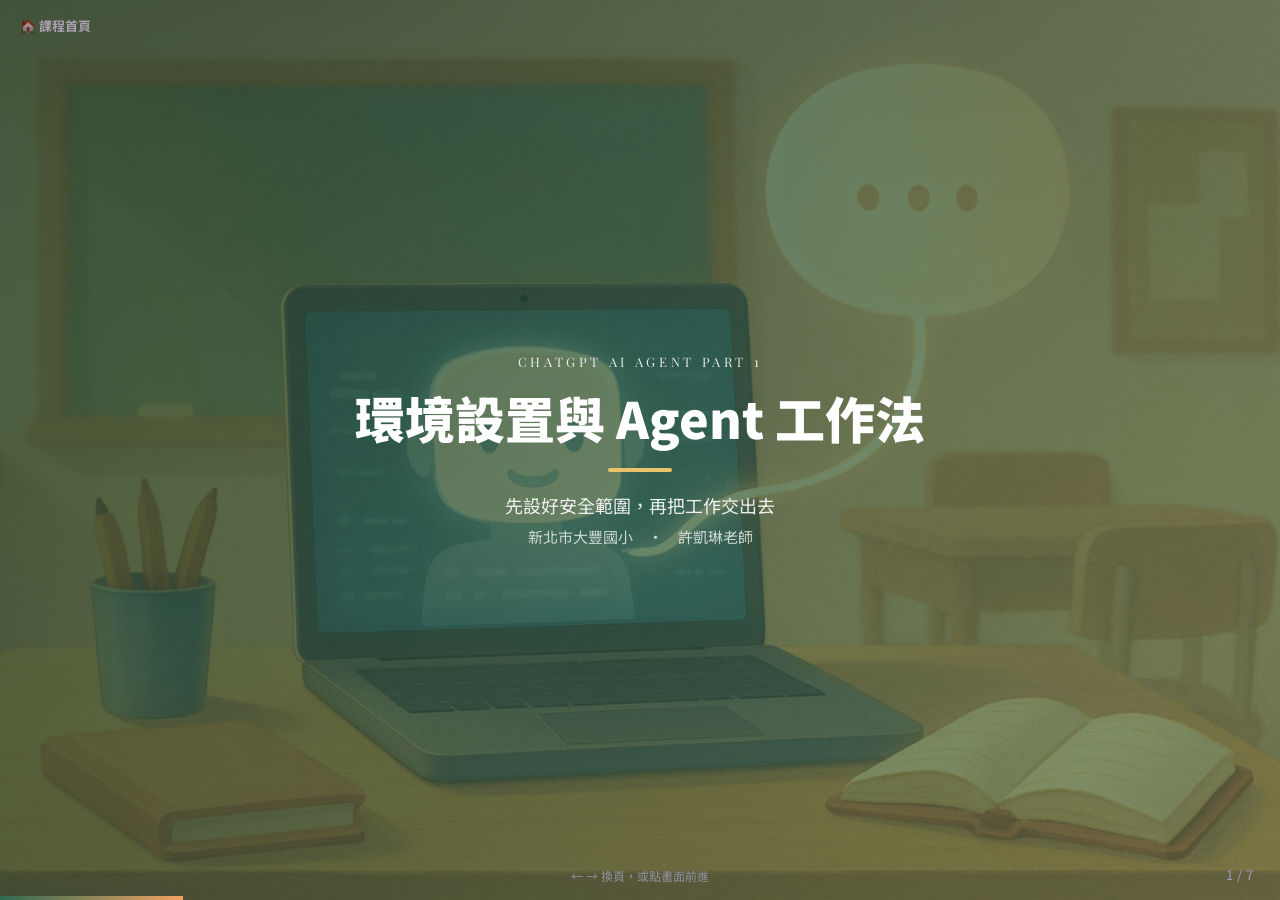
==== part1/index.html @ e0087bc2 "課程更名為 ChatGPT AI Agent 並更新下載入口" ====
<!DOCTYPE html>
<html lang="zh-TW">
<head>
<meta charset="UTF-8">
<meta name="viewport" content="width=device-width, initial-scale=1.0">
<title>ChatGPT AI Agent Part 1 — 環境設置與 Agent 工作法</title>
<link href="https://fonts.googleapis.com/css2?family=Noto+Sans+TC:wght@400;500;700;900&family=Playfair+Display:wght@700&family=JetBrains+Mono:wght@500&display=swap" rel="stylesheet">
<link rel="stylesheet" href="../style.css">
</head>
<body>
<a class="home-link" href="../index.html">🏠 課程首頁</a>
<div class="slides-wrapper" id="wrap">

<section class="slide bg ov" style="background:url('images/cover.png') center/cover">
  <div class="inner">
    <p class="eyebrow">ChatGPT AI Agent Part 1</p>
    <h1 style="font-size:50px;font-weight:900;line-height:1.25;margin-top:16px">環境設置與 Agent 工作法</h1>
    <div class="deco-line" style="margin:20px auto;background:var(--accent-4)"></div>
    <p style="font-size:18px;opacity:.9">先設好安全範圍，再把工作交出去</p>
    <p style="font-size:15px;opacity:.75;margin-top:8px">新北市大豐國小　·　許凱琳老師</p>
  </div>
</section>

<section class="slide">
  <div class="wrap">
    <p class="h-eyebrow">AI AGENT</p>
    <h2 class="h-title">回答問題，和實際執行不一樣</h2>
    <div class="deco-line"></div>
    <div class="grid2">
      <div class="box"><h4>💬 ChatGPT</h4><p>適合問答、整理、寫作與構思。</p></div>
      <div class="box"><h4>🧰 ChatGPT 中的 Codex Agent</h4><p>在授權範圍內讀寫檔案、使用工具並交付成果。</p></div>
      <div class="box"><h4>🖱️ Computer Use</h4><p>操作已授權的桌面應用程式；仍可能受權限與介面變動影響。</p></div>
      <div class="box"><h4>🔌 外部連接</h4><p>透過 Plugin、App Connector 或 MCP 連接 Padlet、Canva、GitHub 等服務。</p></div>
    </div>
  </div>
</section>

<section class="slide">
  <div class="wrap">
    <p class="h-eyebrow">SETUP ①</p>
    <h2 class="h-title">下載、登入與建立練習工作區</h2>
    <div class="deco-line"></div>
    <ol class="steps">
      <li><span class="num">1</span><div class="tx">到 <a href="https://chatgpt.com/zh-Hant/download/?utm_source=google&amp;utm_medium=paid_search&amp;utm_campaign=GOOG_C_SEM_GBR_Core_CHT_BAU_ACQ_PER_MIX_ALL_APAC_AU_EN_021425&amp;c_id=22239765488&amp;c_agid=176457983033&amp;c_crid=790574195702&amp;c_kwid=kwd-350567194487&amp;c_ims=&amp;c_pms=9071791&amp;c_nw=g&amp;c_dvc=c&amp;gad_source=1&amp;gad_campaignid=22239765488&amp;gbraid=0AAAAA-I0E5fK0s0aEL0Xk7DuOpNk20ozf&amp;gclid=CjwKCAjwyOzSBhBTEiwAmxvJ-qvBQ9vXFTyncoGYKgB4YXILyBUnPpXNg4qQpGhBZ-QBiLRm71dwvhoCGNcQAvD_BwE" target="_blank" rel="noopener"><b>ChatGPT 官方下載頁</b></a>安裝 ChatGPT 應用程式，登入自己的帳號。<span class="pill">方案、模型與額度會更新，以當天帳號畫面為準</span></div></li>
      <li><span class="num">2</span><div class="tx">在「文件」建立<b>獨立練習資料夾</b>，只放假資料與可備份的檔案。</div></li>
      <li><span class="num">3</span><div class="tx">在 ChatGPT 應用程式中開啟 Codex，再開啟該資料夾；工作區就是 Agent 這次可以工作的主要範圍。</div></li>
    </ol>
  </div>
</section>

<section class="slide">
  <div class="wrap">
    <p class="h-eyebrow">SETUP ②</p>
    <h2 class="h-title">選擇權限：初學者先守住工作區</h2>
    <div class="deco-line"></div>
    <div class="grid2">
      <div class="box"><h4>預設／依請求</h4><p>在工作區內執行；超出範圍或遇到敏感操作時再詢問。</p></div>
      <div class="box"><h4>代我核准／自動審查</h4><p>流程較順，但仍要檢查 AI 的自動判斷。</p></div>
      <div class="box"><h4>完整存取</h4><p>自由度與風險最高，不建議初學者直接使用。</p></div>
      <div class="box"><h4>推薦自訂</h4><p>依請求＋工作區寫入；需要查詢或下載時才允許網路。</p></div>
    </div>
  </div>
</section>

<section class="slide">
  <div class="wrap">
    <p class="h-eyebrow">SETUP ③</p>
    <h2 class="h-title">個人化、佇列與 Computer Use</h2>
    <div class="deco-line"></div>
    <ol class="steps">
      <li><span class="num">1</span><div class="tx"><b>個人化</b>：選「務實」，自訂指令要求繁體中文、先講結論、不確定時明確標示。</div></li>
      <li><span class="num">2</span><div class="tx"><b>後續訊息</b>：初學者建議使用「佇列」；需要立即改變方向時才使用引導。</div></li>
      <li><span class="num">3</span><div class="tx"><b>Computer Use</b>：只開啟這堂需要的應用程式；登入、付款、寄送、發布、刪除前人工確認。</div></li>
    </ol>
  </div>
</section>

<section class="slide">
  <div class="wrap">
    <p class="h-eyebrow">WORKFLOW</p>
    <h2 class="h-title">全課共用：計畫 → 執行 → 驗收</h2>
    <div class="deco-line"></div>
    <ul class="steps">
      <li><span class="num">1</span><div class="tx"><b>先盤點</b>：只讀取資料、說明現況與風險，不修改。</div></li>
      <li><span class="num">2</span><div class="tx"><b>再計畫</b>：列出步驟、交付成果與驗收方法，等使用者確認。</div></li>
      <li><span class="num">3</span><div class="tx"><b>小範圍試做</b>：先處理 3 筆或建立副本，再完整執行。</div></li>
      <li><span class="num">4</span><div class="tx"><b>實際驗收</b>：打開成果、抽查內容、核對數量與例外，不只看「已完成」。</div></li>
    </ul>
    <div class="note">交辦公式：背景＋目標＋資料＋限制＋交付格式＋驗收標準。</div>
  </div>
</section>

<section class="slide bg ov-deep" style="background:url('images/ending.png') center/cover">
  <div class="inner">
    <p style="font-family:'Playfair Display';font-size:60px;margin-bottom:10px">謝謝</p>
    <div class="deco-line" style="margin:0 auto 22px;background:var(--accent-4)"></div>
    <p style="font-size:20px;opacity:.92">環境就緒，會交辦，也會驗收</p>
    <p style="font-size:15px;opacity:.78;margin-top:12px">下一集 Part 2：教師文件批次處理</p>
  </div>
</section>

</div>
<div class="progress-bar" id="bar"></div>
<div class="slide-counter" id="counter">1 / 7</div>
<div class="nav-hint">← → 換頁，或點畫面前進</div>
<script>
const slides=[...document.querySelectorAll('.slide')];
const bar=document.getElementById('bar'),counter=document.getElementById('counter');
let cur=0;
function show(n){cur=Math.max(0,Math.min(n,slides.length-1));
  slides.forEach((s,i)=>{s.classList.toggle('active',i===cur);s.classList.toggle('prev',i<cur);});
  bar.style.width=((cur+1)/slides.length*100)+'%';counter.textContent=(cur+1)+' / '+slides.length;}
show(0);
document.addEventListener('keydown',e=>{if(['ArrowRight','ArrowDown',' '].includes(e.key)){e.preventDefault();show(cur+1);}if(['ArrowLeft','ArrowUp'].includes(e.key)){e.preventDefault();show(cur-1);}});
document.getElementById('wrap').addEventListener('click',e=>{if(e.target.closest('a'))return;show(cur+1);});
</script>
</body>
</html>
---- style.css ----
/* AI Agent 基本功 · AntiGravity 課程 — 共用簡報樣式（教育感暖色風） */
:root{
  --bg-primary:#FAFAF7; --bg-slide:#FFFFFF;
  --accent-1:#2D6A4F; --accent-2:#52B788; --accent-3:#F4A261; --accent-4:#E9C46A;
  --text-primary:#1A1A2E; --text-secondary:#5C6B73; --border-light:#E8F4F0;
}
*,*::before,*::after{box-sizing:border-box;margin:0;padding:0}
body{font-family:'Noto Sans TC',sans-serif;background:#000;overflow:hidden;height:100vh;width:100vw}
.slides-wrapper{width:100%;height:100vh;position:relative;overflow:hidden}
.slide{position:absolute;width:100%;height:100%;display:flex;align-items:center;justify-content:center;
  opacity:0;transform:translateX(60px);transition:all .5s cubic-bezier(.4,0,.2,1);pointer-events:none;padding:48px 72px;background:var(--bg-primary)}
.slide.active{opacity:1;transform:translateX(0);pointer-events:all}
.slide.prev{opacity:0;transform:translateX(-60px)}
.progress-bar{position:fixed;bottom:0;left:0;height:4px;width:0;background:linear-gradient(90deg,var(--accent-1),var(--accent-3));transition:width .4s ease;z-index:100}
.slide-counter{position:fixed;bottom:16px;right:26px;font-size:13px;color:#fff;mix-blend-mode:difference;z-index:100;letter-spacing:.05em}
.nav-hint{position:fixed;bottom:16px;left:50%;transform:translateX(-50%);font-size:12px;color:#fff;mix-blend-mode:difference;opacity:.7;z-index:100}
.home-link{position:fixed;top:16px;left:20px;z-index:120;font-size:13px;color:#fff;mix-blend-mode:difference;text-decoration:none;opacity:.85;font-weight:700}
.home-link:hover{opacity:1}
.deco-line{width:64px;height:4px;background:var(--accent-3);border-radius:2px;margin:16px 0}
.eyebrow{font-family:'Playfair Display';letter-spacing:.28em;font-size:13px;opacity:.85;text-transform:uppercase}
.bg{color:#fff;flex-direction:column;text-align:center}
.bg .inner{position:relative;z-index:2;max-width:980px}
.bg::after{content:'';position:absolute;inset:0;z-index:1}
/* 底圖以 inline style 設定（相對各 part 的 HTML），此處只負責深色覆蓋層讓白字可讀 */
.bg.ov::after{background:linear-gradient(120deg,rgba(26,58,42,.82),rgba(45,106,79,.55))}
.bg.ov-deep::after{background:linear-gradient(120deg,rgba(26,58,42,.86),rgba(45,106,79,.62))}
.sec-num{font-family:'Playfair Display';font-size:120px;font-weight:700;opacity:.16;position:absolute;top:50%;left:50%;transform:translate(-50%,-50%);z-index:1}
.wrap{width:100%;max-width:960px}
.h-eyebrow{color:var(--accent-2);font-size:13px;letter-spacing:.2em;margin-bottom:8px}
.h-title{font-size:38px;font-weight:900;color:var(--accent-1);line-height:1.2}
.sub{color:var(--text-secondary);font-size:16px;margin-top:6px}
.steps{list-style:none;margin-top:22px;display:flex;flex-direction:column;gap:14px}
.steps li{display:flex;align-items:flex-start;gap:16px}
.num{width:34px;height:34px;background:var(--accent-1);color:#fff;border-radius:9px;display:flex;align-items:center;justify-content:center;font-weight:700;flex-shrink:0;font-size:15px}
.steps .tx{font-size:18px;line-height:1.55;color:var(--text-primary);padding-top:3px}
.steps .tx b{color:var(--accent-1)}
code,.code{font-family:'JetBrains Mono',monospace}
.code{display:block;background:#173a2c;color:#d8f3e3;padding:12px 16px;border-radius:10px;font-size:15px;margin-top:8px;word-break:break-all;white-space:pre-wrap;line-height:1.5}
.code .c{color:#8fd9b6}
.pill{display:inline-block;font-size:13px;padding:3px 12px;border-radius:999px;background:var(--border-light);color:var(--accent-1);margin:3px 6px 3px 0;font-weight:700}
.note{background:#FFF7EC;border-left:4px solid var(--accent-3);padding:10px 16px;border-radius:8px;color:#7a5b2e;font-size:15px;margin-top:14px}
.card{background:#fff;border-radius:22px;padding:48px 60px;box-shadow:0 20px 60px rgba(0,0,0,.07);max-width:820px;width:100%;text-align:center}
.grid2{display:grid;grid-template-columns:1fr 1fr;gap:18px;margin-top:22px}
.box{background:#F0FAF5;border:1px solid var(--border-light);border-radius:14px;padding:18px 20px}
.box h4{color:var(--accent-1);font-size:18px;margin-bottom:6px}
.box p{font-size:15px;color:var(--text-primary);line-height:1.5}
.repo{background:#173a2c;color:#eafff4;border-radius:18px;padding:20px 24px;margin-top:16px}
.repo a{color:#9be3bd;font-weight:700;word-break:break-all}
@media(max-width:760px){.slide{padding:32px 22px}.h-title{font-size:26px}.grid2{grid-template-columns:1fr}.sec-num{font-size:70px}.card{padding:30px 24px}}
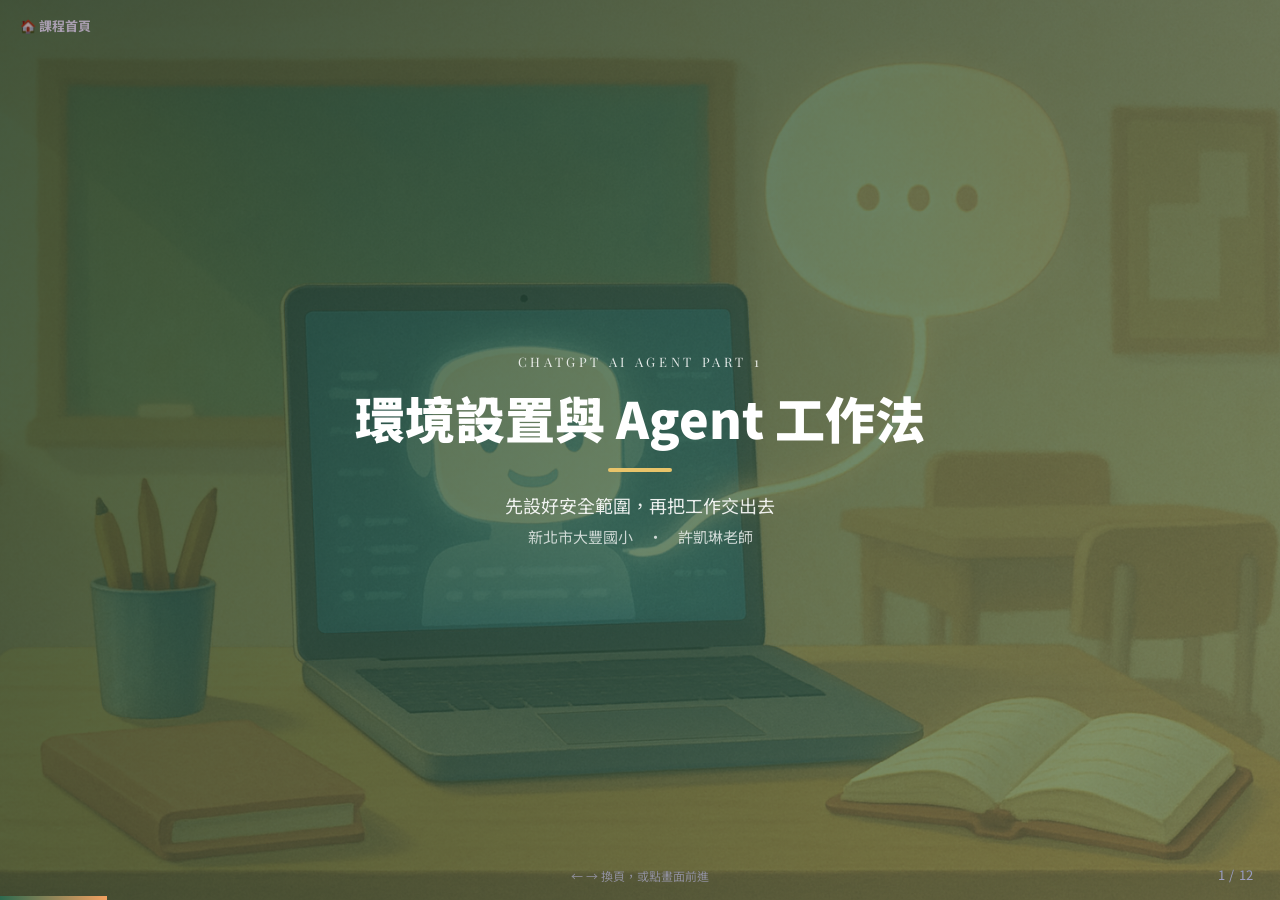
==== commit bfb59e34: "加入操作圖片並同步 ChatGPT 研習內容" ====
--- a/part1/index.html
+++ b/part1/index.html
@@ -50,6 +50,18 @@
 
 <section class="slide">
   <div class="wrap">
+    <p class="h-eyebrow">畫面參考</p>
+    <h2 class="h-title">模型選單以自己帳號看得到的項目為準</h2>
+    <div class="deco-line"></div>
+    <figure class="guide-shot">
+      <a href="images/model-picker.png" target="_blank"><img src="images/model-picker.png" alt="ChatGPT 模型與推理強度選單畫面"></a>
+      <figcaption>點圖片可放大；模型名稱與可用項目會隨帳號及版本更新。</figcaption>
+    </figure>
+  </div>
+</section>
+
+<section class="slide">
+  <div class="wrap">
     <p class="h-eyebrow">SETUP ②</p>
     <h2 class="h-title">選擇權限：初學者先守住工作區</h2>
     <div class="deco-line"></div>
@@ -64,6 +76,30 @@
 
 <section class="slide">
   <div class="wrap">
+    <p class="h-eyebrow">畫面參考</p>
+    <h2 class="h-title">先辨認三種權限，再決定開放範圍</h2>
+    <div class="deco-line"></div>
+    <figure class="guide-shot">
+      <a href="images/permission-levels.png" target="_blank"><img src="images/permission-levels.png" alt="ChatGPT 預設權限、自動審查與完整存取權畫面"></a>
+      <figcaption>初學者建議從預設權限開始；完整存取權的風險最高。</figcaption>
+    </figure>
+  </div>
+</section>
+
+<section class="slide">
+  <div class="wrap">
+    <p class="h-eyebrow">畫面參考</p>
+    <h2 class="h-title">推薦自訂：依請求、工作區寫入、需要時上網</h2>
+    <div class="deco-line"></div>
+    <figure class="guide-shot">
+      <a href="images/custom-permissions.png" target="_blank"><img src="images/custom-permissions.png" alt="ChatGPT 自訂核准政策、沙盒設定與網路存取權畫面"></a>
+      <figcaption>畫面中的選項可能更新，原則是不讓 Agent 任意超出目前工作區。</figcaption>
+    </figure>
+  </div>
+</section>
+
+<section class="slide">
+  <div class="wrap">
     <p class="h-eyebrow">SETUP ③</p>
     <h2 class="h-title">個人化、佇列與 Computer Use</h2>
     <div class="deco-line"></div>
@@ -72,6 +108,35 @@
       <li><span class="num">2</span><div class="tx"><b>後續訊息</b>：初學者建議使用「佇列」；需要立即改變方向時才使用引導。</div></li>
       <li><span class="num">3</span><div class="tx"><b>Computer Use</b>：只開啟這堂需要的應用程式；登入、付款、寄送、發布、刪除前人工確認。</div></li>
     </ol>
+  </div>
+</section>
+
+<section class="slide">
+  <div class="wrap">
+    <p class="h-eyebrow">畫面參考</p>
+    <h2 class="h-title">個人化選務實；後續訊息先用排入佇列</h2>
+    <div class="deco-line"></div>
+    <div class="stack-shots">
+      <figure class="guide-shot wide-shot">
+        <a href="images/follow-up-mode.png" target="_blank"><img src="images/follow-up-mode.png" alt="ChatGPT 後續訊息排入佇列與引導選項"></a>
+      </figure>
+      <figure class="guide-shot main-shot">
+        <a href="images/personalization.png" target="_blank"><img src="images/personalization.png" alt="ChatGPT 個人化務實語氣與自訂指令畫面"></a>
+        <figcaption>自訂指令可加入繁體中文、先講結論，以及高風險操作前先詢問。</figcaption>
+      </figure>
+    </div>
+  </div>
+</section>
+
+<section class="slide">
+  <div class="wrap">
+    <p class="h-eyebrow">畫面參考</p>
+    <h2 class="h-title">Computer Use 只開啟本次課程需要的應用程式</h2>
+    <div class="deco-line"></div>
+    <figure class="guide-shot">
+      <a href="images/computer-use.png" target="_blank"><img src="images/computer-use.png" alt="ChatGPT Computer Use 應用程式授權畫面"></a>
+      <figcaption>登入、付款、寄送、發布、刪除或傳送資料前，仍保留人工確認。</figcaption>
+    </figure>
   </div>
 </section>
 
--- a/style.css
+++ b/style.css
@@ -46,4 +46,15 @@
 .box p{font-size:15px;color:var(--text-primary);line-height:1.5}
 .repo{background:#173a2c;color:#eafff4;border-radius:18px;padding:20px 24px;margin-top:16px}
 .repo a{color:#9be3bd;font-weight:700;word-break:break-all}
-@media(max-width:760px){.slide{padding:32px 22px}.h-title{font-size:26px}.grid2{grid-template-columns:1fr}.sec-num{font-size:70px}.card{padding:30px 24px}}
+.guide-shot{margin:18px auto 0;text-align:center}
+.guide-shot a{display:inline-block;max-width:100%}
+.guide-shot img{display:block;max-width:100%;max-height:58vh;margin:auto;border:1px solid #dfe8e3;border-radius:14px;box-shadow:0 14px 34px rgba(26,58,42,.12);background:#fff;object-fit:contain}
+.guide-shot figcaption{color:var(--text-secondary);font-size:14px;margin-top:8px}
+.shot-grid{display:grid;grid-template-columns:1fr 1fr;gap:18px;align-items:center;margin-top:16px}
+.shot-grid .guide-shot{margin-top:0}
+.shot-grid .guide-shot img{max-height:53vh}
+.stack-shots{display:grid;gap:14px;margin-top:14px}
+.stack-shots .guide-shot{margin-top:0}
+.stack-shots .wide-shot img{max-height:12vh}
+.stack-shots .main-shot img{max-height:45vh}
+@media(max-width:760px){.slide{padding:32px 22px}.h-title{font-size:26px}.grid2,.shot-grid{grid-template-columns:1fr}.sec-num{font-size:70px}.card{padding:30px 24px}.shot-grid .guide-shot img{max-height:34vh}.guide-shot figcaption{font-size:12px}}
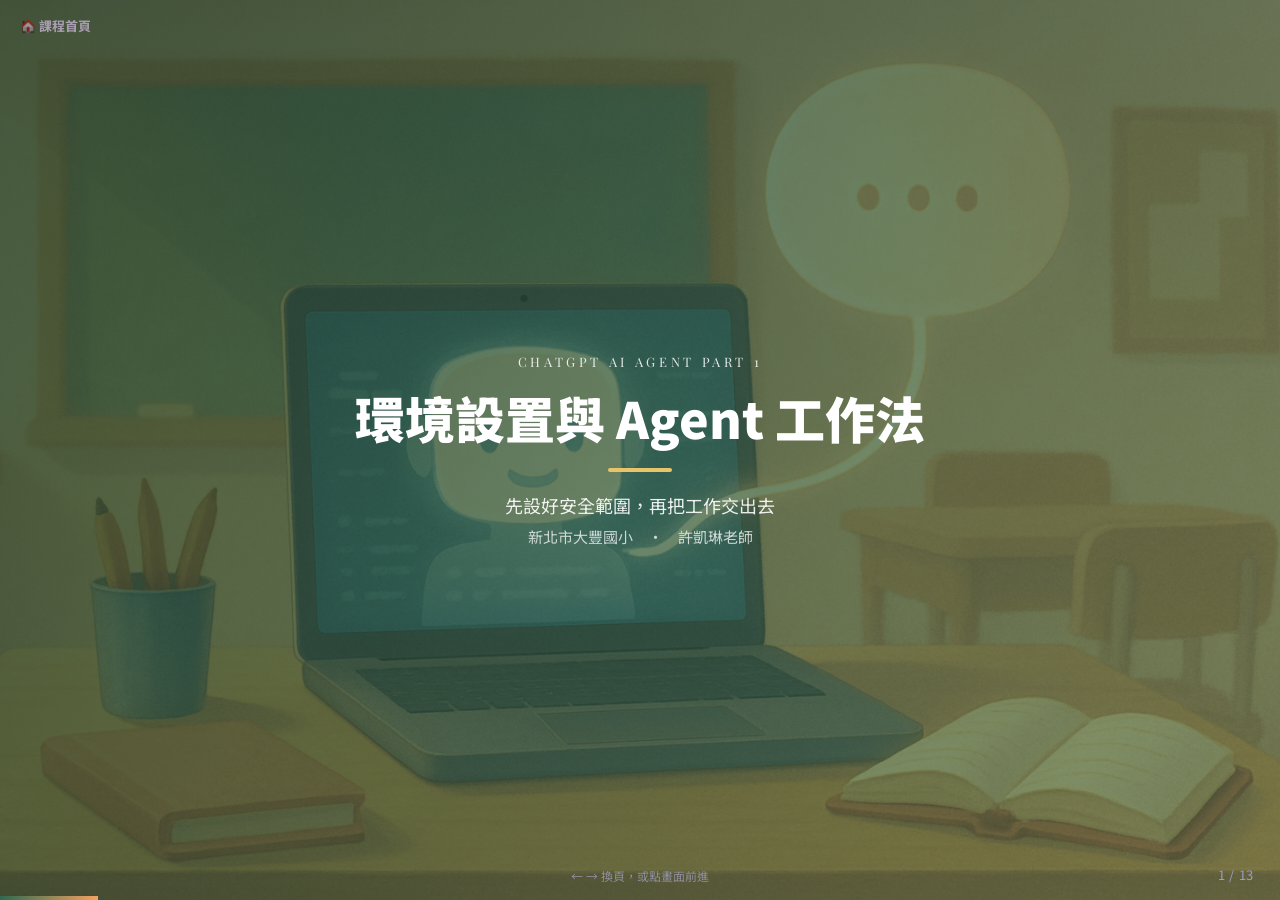
==== commit 17a0fe2d: "更新環境設定與 Netlify 遊戲課程" ====
--- a/part1/index.html
+++ b/part1/index.html
@@ -24,14 +24,15 @@
 <section class="slide">
   <div class="wrap">
     <p class="h-eyebrow">AI AGENT</p>
-    <h2 class="h-title">回答問題，和實際執行不一樣</h2>
+    <h2 class="h-title">先看任務要動什麼，再選 Chat、Work 或 Codex</h2>
     <div class="deco-line"></div>
     <div class="grid2">
-      <div class="box"><h4>💬 ChatGPT</h4><p>適合問答、整理、寫作與構思。</p></div>
-      <div class="box"><h4>🧰 ChatGPT 中的 Codex Agent</h4><p>在授權範圍內讀寫檔案、使用工具並交付成果。</p></div>
-      <div class="box"><h4>🖱️ Computer Use</h4><p>操作已授權的桌面應用程式；仍可能受權限與介面變動影響。</p></div>
-      <div class="box"><h4>🔌 外部連接</h4><p>透過 Plugin、App Connector 或 MCP 連接 Padlet、Canva、GitHub 等服務。</p></div>
+      <div class="box"><h4>💬 Chat</h4><p>處理想法與文字：問答、寫作、摘要、翻譯與腦力激盪。</p></div>
+      <div class="box"><h4>🗂️ ChatGPT Work</h4><p>完成工作流程：研究、彙整資料，產出文件、試算表、簡報與報告。</p></div>
+      <div class="box"><h4>🧰 Codex</h4><p>處理程式專案與本機工具：資料夾、終端機、GitHub、測試與 Padlet MCP。</p></div>
+      <div class="box"><h4>❓ 一個判斷題</h4><p>這次真正要動的是想法文字、完整辦公成果，還是程式專案與本機工具？</p></div>
     </div>
+    <div class="note">Work 正逐步開放，功能依方案、平台與工作區設定而異；以授課當天帳號畫面為準。</div>
   </div>
 </section>
 
@@ -43,7 +44,7 @@
     <ol class="steps">
       <li><span class="num">1</span><div class="tx">到 <a href="https://chatgpt.com/zh-Hant/download/?utm_source=google&amp;utm_medium=paid_search&amp;utm_campaign=GOOG_C_SEM_GBR_Core_CHT_BAU_ACQ_PER_MIX_ALL_APAC_AU_EN_021425&amp;c_id=22239765488&amp;c_agid=176457983033&amp;c_crid=790574195702&amp;c_kwid=kwd-350567194487&amp;c_ims=&amp;c_pms=9071791&amp;c_nw=g&amp;c_dvc=c&amp;gad_source=1&amp;gad_campaignid=22239765488&amp;gbraid=0AAAAA-I0E5fK0s0aEL0Xk7DuOpNk20ozf&amp;gclid=CjwKCAjwyOzSBhBTEiwAmxvJ-qvBQ9vXFTyncoGYKgB4YXILyBUnPpXNg4qQpGhBZ-QBiLRm71dwvhoCGNcQAvD_BwE" target="_blank" rel="noopener"><b>ChatGPT 官方下載頁</b></a>安裝 ChatGPT 應用程式，登入自己的帳號。<span class="pill">方案、模型與額度會更新，以當天帳號畫面為準</span></div></li>
       <li><span class="num">2</span><div class="tx">在「文件」建立<b>獨立練習資料夾</b>，只放假資料與可備份的檔案。</div></li>
-      <li><span class="num">3</span><div class="tx">在 ChatGPT 應用程式中開啟 Codex，再開啟該資料夾；工作區就是 Agent 這次可以工作的主要範圍。</div></li>
+      <li><span class="num">3</span><div class="tx">一般教師文件先選 <b>Work</b>；需要本機資料夾、終端機、GitHub 或 MCP 時，再切換到 <b>Codex</b>。</div></li>
     </ol>
   </div>
 </section>
@@ -89,11 +90,11 @@
 <section class="slide">
   <div class="wrap">
     <p class="h-eyebrow">畫面參考</p>
-    <h2 class="h-title">推薦自訂：依請求、工作區寫入、需要時上網</h2>
+    <h2 class="h-title">組態：依請求、工作區寫入、允許網路存取</h2>
     <div class="deco-line"></div>
     <figure class="guide-shot">
-      <a href="images/custom-permissions.png" target="_blank"><img src="images/custom-permissions.png" alt="ChatGPT 自訂核准政策、沙盒設定與網路存取權畫面"></a>
-      <figcaption>畫面中的選項可能更新，原則是不讓 Agent 任意超出目前工作區。</figcaption>
+      <a href="images/configuration.png" target="_blank"><img src="images/configuration.png" alt="ChatGPT 組態中的核准政策、沙盒設定與網路存取權畫面"></a>
+      <figcaption>使用者設定可依需求調整核准政策、沙盒範圍與網路存取權。</figcaption>
     </figure>
   </div>
 </section>
@@ -101,12 +102,11 @@
 <section class="slide">
   <div class="wrap">
     <p class="h-eyebrow">SETUP ③</p>
-    <h2 class="h-title">個人化、佇列與 Computer Use</h2>
+    <h2 class="h-title">個人化與 Computer Use</h2>
     <div class="deco-line"></div>
     <ol class="steps">
       <li><span class="num">1</span><div class="tx"><b>個人化</b>：選「務實」，自訂指令要求繁體中文、先講結論、不確定時明確標示。</div></li>
-      <li><span class="num">2</span><div class="tx"><b>後續訊息</b>：初學者建議使用「佇列」；需要立即改變方向時才使用引導。</div></li>
-      <li><span class="num">3</span><div class="tx"><b>Computer Use</b>：只開啟這堂需要的應用程式；登入、付款、寄送、發布、刪除前人工確認。</div></li>
+      <li><span class="num">2</span><div class="tx"><b>Computer Use</b>：只開啟這堂需要的應用程式；登入、付款、寄送、發布、刪除前人工確認。</div></li>
     </ol>
   </div>
 </section>
@@ -114,17 +114,24 @@
 <section class="slide">
   <div class="wrap">
     <p class="h-eyebrow">畫面參考</p>
-    <h2 class="h-title">個人化選務實；後續訊息先用排入佇列</h2>
+    <h2 class="h-title">個人化設定</h2>
     <div class="deco-line"></div>
-    <div class="stack-shots">
-      <figure class="guide-shot wide-shot">
-        <a href="images/follow-up-mode.png" target="_blank"><img src="images/follow-up-mode.png" alt="ChatGPT 後續訊息排入佇列與引導選項"></a>
-      </figure>
-      <figure class="guide-shot main-shot">
-        <a href="images/personalization.png" target="_blank"><img src="images/personalization.png" alt="ChatGPT 個人化務實語氣與自訂指令畫面"></a>
-        <figcaption>自訂指令可加入繁體中文、先講結論，以及高風險操作前先詢問。</figcaption>
-      </figure>
-    </div>
+    <figure class="guide-shot">
+      <a href="images/personalization-settings.png" target="_blank"><img src="images/personalization-settings.png" alt="ChatGPT 個人化務實語氣與自訂指令畫面"></a>
+      <figcaption>自訂指令可加入繁體中文、先講結論，以及高風險操作前先詢問。</figcaption>
+    </figure>
+  </div>
+</section>
+
+<section class="slide">
+  <div class="wrap">
+    <p class="h-eyebrow">畫面參考</p>
+    <h2 class="h-title">整合及程式設計設定</h2>
+    <div class="deco-line"></div>
+    <figure class="guide-shot">
+      <a href="images/integrations-programming.png" target="_blank"><img src="images/integrations-programming.png" alt="ChatGPT 設定中的整合及程式設計選項"></a>
+      <figcaption>依任務需求設定 Appshots、外掛程式、瀏覽器、Computer Use、掛勾、連線、Git、環境與工作樹。</figcaption>
+    </figure>
   </div>
 </section>
 
@@ -160,7 +167,7 @@
     <p style="font-family:'Playfair Display';font-size:60px;margin-bottom:10px">謝謝</p>
     <div class="deco-line" style="margin:0 auto 22px;background:var(--accent-4)"></div>
     <p style="font-size:20px;opacity:.92">環境就緒，會交辦，也會驗收</p>
-    <p style="font-size:15px;opacity:.78;margin-top:12px">下一集 Part 2：教師文件批次處理</p>
+    <p style="font-size:15px;opacity:.78;margin-top:12px">下一集 Part 2：用 ChatGPT Work 處理教師文件</p>
   </div>
 </section>
 
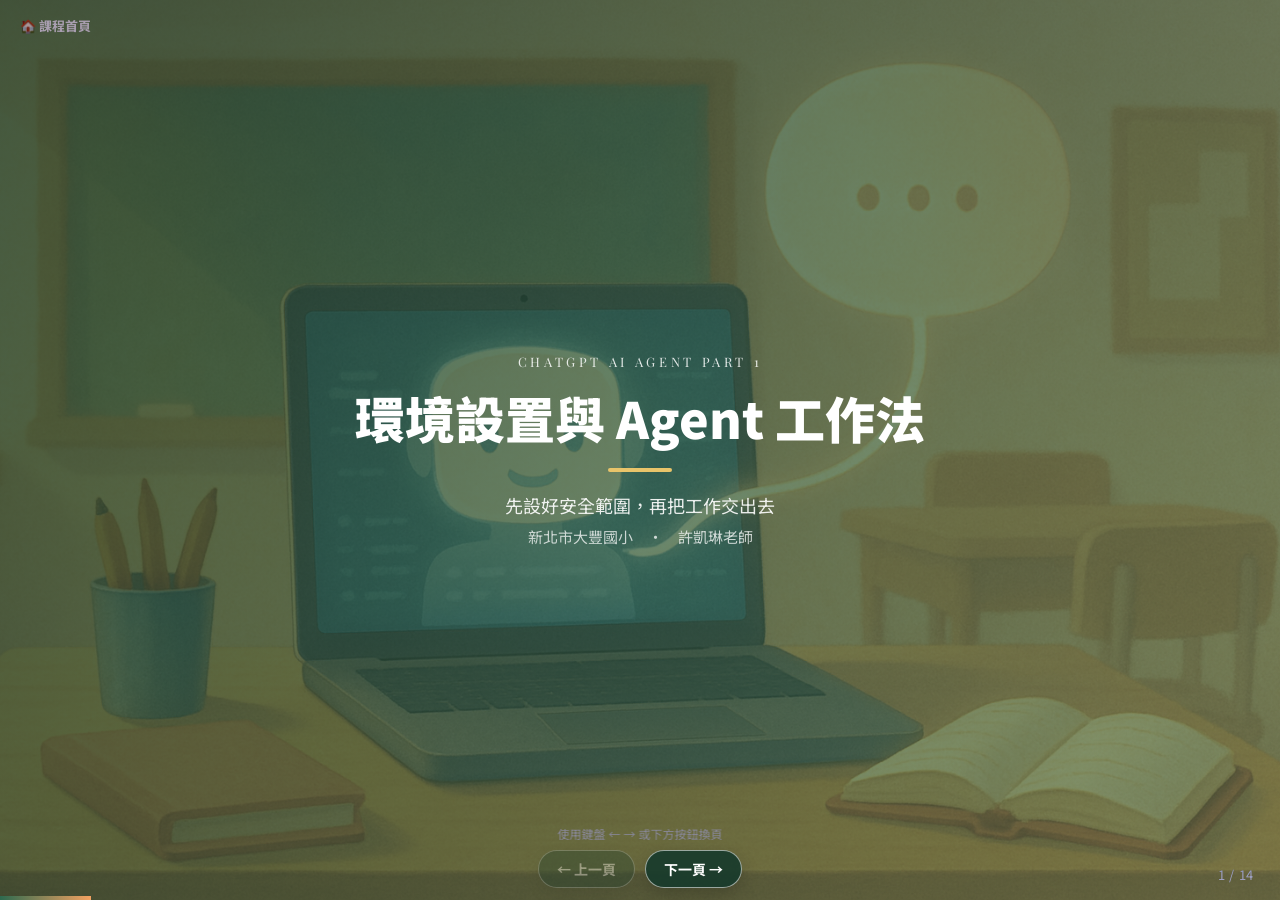
==== commit c5bba4ca: "更新 Work 課程與投影片換頁控制" ====
--- a/part1/index.html
+++ b/part1/index.html
@@ -38,6 +38,15 @@
 
 <section class="slide">
   <div class="wrap">
+    <figure class="guide-shot full-shot">
+      <a href="images/chat-work-codex-roles.png" target="_blank"><img src="images/chat-work-codex-roles.png" alt="Chat、Work 與 Codex 的工作分工比較圖"></a>
+      <figcaption>先判斷現在需要的是討論、交付成果，還是進入專案施工。</figcaption>
+    </figure>
+  </div>
+</section>
+
+<section class="slide">
+  <div class="wrap">
     <p class="h-eyebrow">SETUP ①</p>
     <h2 class="h-title">下載、登入與建立練習工作區</h2>
     <div class="deco-line"></div>
@@ -173,18 +182,24 @@
 
 </div>
 <div class="progress-bar" id="bar"></div>
-<div class="slide-counter" id="counter">1 / 7</div>
-<div class="nav-hint">← → 換頁，或點畫面前進</div>
+<div class="slide-counter" id="counter">1 / 14</div>
+<div class="nav-hint">使用鍵盤 ← → 或下方按鈕換頁</div>
+<nav class="slide-nav" aria-label="投影片換頁">
+  <button id="prevBtn" type="button">← 上一頁</button>
+  <button id="nextBtn" type="button">下一頁 →</button>
+</nav>
 <script>
 const slides=[...document.querySelectorAll('.slide')];
-const bar=document.getElementById('bar'),counter=document.getElementById('counter');
+const bar=document.getElementById('bar'),counter=document.getElementById('counter'),prevBtn=document.getElementById('prevBtn'),nextBtn=document.getElementById('nextBtn');
 let cur=0;
 function show(n){cur=Math.max(0,Math.min(n,slides.length-1));
   slides.forEach((s,i)=>{s.classList.toggle('active',i===cur);s.classList.toggle('prev',i<cur);});
-  bar.style.width=((cur+1)/slides.length*100)+'%';counter.textContent=(cur+1)+' / '+slides.length;}
+  bar.style.width=((cur+1)/slides.length*100)+'%';counter.textContent=(cur+1)+' / '+slides.length;
+  prevBtn.disabled=cur===0;nextBtn.disabled=cur===slides.length-1;}
 show(0);
-document.addEventListener('keydown',e=>{if(['ArrowRight','ArrowDown',' '].includes(e.key)){e.preventDefault();show(cur+1);}if(['ArrowLeft','ArrowUp'].includes(e.key)){e.preventDefault();show(cur-1);}});
-document.getElementById('wrap').addEventListener('click',e=>{if(e.target.closest('a'))return;show(cur+1);});
+document.addEventListener('keydown',e=>{if(e.key==='ArrowRight'){e.preventDefault();show(cur+1);}if(e.key==='ArrowLeft'){e.preventDefault();show(cur-1);}});
+prevBtn.addEventListener('click',()=>show(cur-1));
+nextBtn.addEventListener('click',()=>show(cur+1));
 </script>
 </body>
 </html>
--- a/style.css
+++ b/style.css
@@ -13,7 +13,11 @@
 .slide.prev{opacity:0;transform:translateX(-60px)}
 .progress-bar{position:fixed;bottom:0;left:0;height:4px;width:0;background:linear-gradient(90deg,var(--accent-1),var(--accent-3));transition:width .4s ease;z-index:100}
 .slide-counter{position:fixed;bottom:16px;right:26px;font-size:13px;color:#fff;mix-blend-mode:difference;z-index:100;letter-spacing:.05em}
-.nav-hint{position:fixed;bottom:16px;left:50%;transform:translateX(-50%);font-size:12px;color:#fff;mix-blend-mode:difference;opacity:.7;z-index:100}
+.nav-hint{position:fixed;bottom:58px;left:50%;transform:translateX(-50%);font-size:12px;color:#fff;mix-blend-mode:difference;opacity:.7;z-index:100}
+.slide-nav{position:fixed;bottom:12px;left:50%;transform:translateX(-50%);display:flex;gap:10px;z-index:130}
+.slide-nav button{border:1px solid rgba(255,255,255,.55);border-radius:999px;background:rgba(23,58,44,.9);color:#fff;padding:8px 18px;font:700 14px 'Noto Sans TC',sans-serif;cursor:pointer;box-shadow:0 6px 18px rgba(0,0,0,.18)}
+.slide-nav button:hover:not(:disabled),.slide-nav button:focus-visible{background:var(--accent-2);outline:3px solid rgba(233,196,106,.65);outline-offset:2px}
+.slide-nav button:disabled{opacity:.35;cursor:not-allowed}
 .home-link{position:fixed;top:16px;left:20px;z-index:120;font-size:13px;color:#fff;mix-blend-mode:difference;text-decoration:none;opacity:.85;font-weight:700}
 .home-link:hover{opacity:1}
 .deco-line{width:64px;height:4px;background:var(--accent-3);border-radius:2px;margin:16px 0}
@@ -50,6 +54,7 @@
 .guide-shot a{display:inline-block;max-width:100%}
 .guide-shot img{display:block;max-width:100%;max-height:58vh;margin:auto;border:1px solid #dfe8e3;border-radius:14px;box-shadow:0 14px 34px rgba(26,58,42,.12);background:#fff;object-fit:contain}
 .guide-shot figcaption{color:var(--text-secondary);font-size:14px;margin-top:8px}
+.guide-shot.full-shot img{max-height:82vh}
 .shot-grid{display:grid;grid-template-columns:1fr 1fr;gap:18px;align-items:center;margin-top:16px}
 .shot-grid .guide-shot{margin-top:0}
 .shot-grid .guide-shot img{max-height:53vh}
@@ -57,4 +62,4 @@
 .stack-shots .guide-shot{margin-top:0}
 .stack-shots .wide-shot img{max-height:12vh}
 .stack-shots .main-shot img{max-height:45vh}
-@media(max-width:760px){.slide{padding:32px 22px}.h-title{font-size:26px}.grid2,.shot-grid{grid-template-columns:1fr}.sec-num{font-size:70px}.card{padding:30px 24px}.shot-grid .guide-shot img{max-height:34vh}.guide-shot figcaption{font-size:12px}}
+@media(max-width:760px){.slide{padding:32px 22px 88px}.h-title{font-size:26px}.grid2,.shot-grid{grid-template-columns:1fr}.sec-num{font-size:70px}.card{padding:30px 24px}.shot-grid .guide-shot img{max-height:34vh}.guide-shot figcaption{font-size:12px}.nav-hint{display:none}.slide-nav button{padding:8px 14px}}
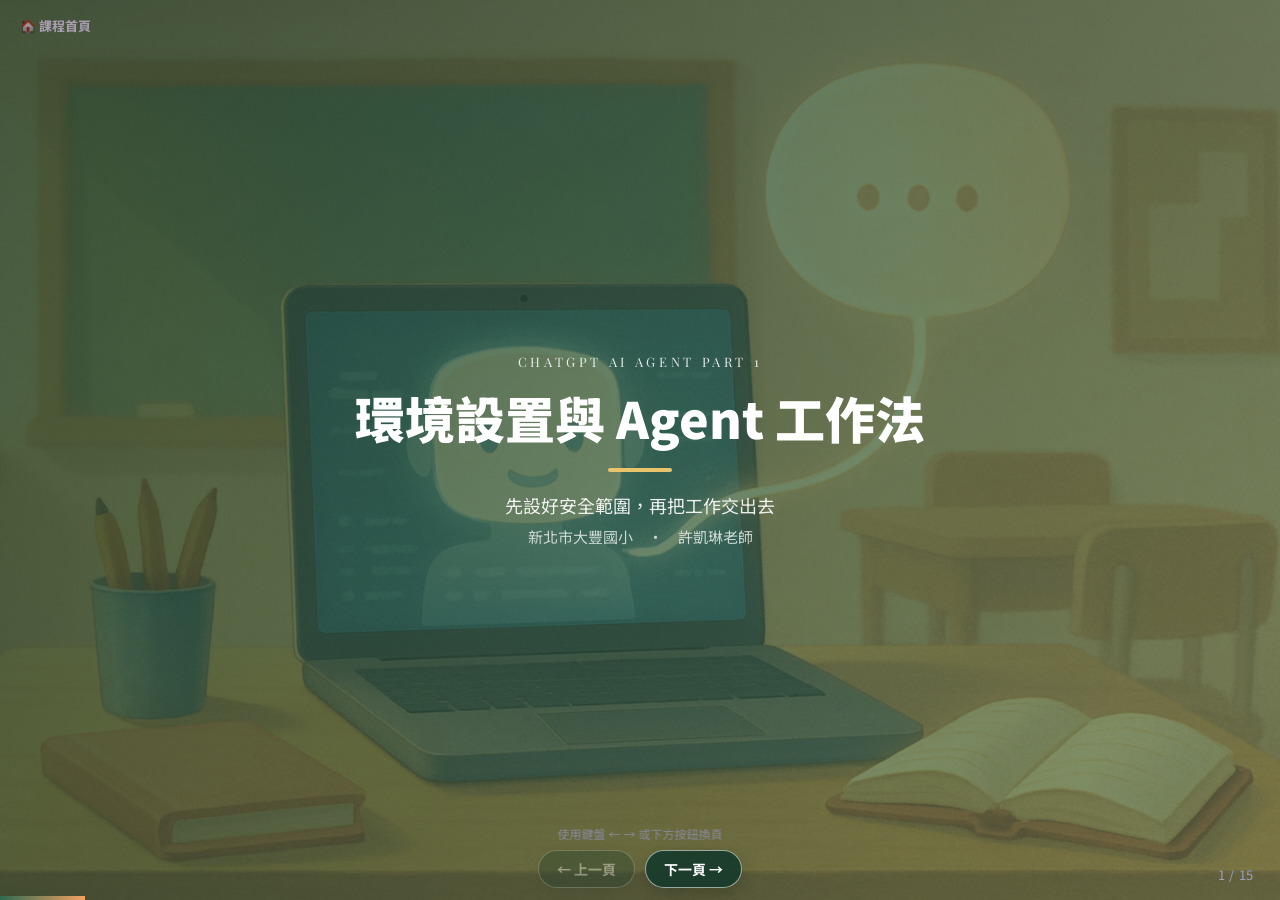
==== commit 11ce64c4: "Align AI Agent course site with five Work exercises" ====
--- a/part1/index.html
+++ b/part1/index.html
@@ -40,7 +40,7 @@
   <div class="wrap">
     <figure class="guide-shot full-shot">
       <a href="images/chat-work-codex-roles.png" target="_blank"><img src="images/chat-work-codex-roles.png" alt="Chat、Work 與 Codex 的工作分工比較圖"></a>
-      <figcaption>先判斷現在需要的是討論、交付成果，還是進入專案施工。</figcaption>
+      <figcaption>Work 與 Codex 能力有重疊，介面與技術細節呈現不同；以研習當天為準。</figcaption>
     </figure>
   </div>
 </section>
@@ -51,22 +51,29 @@
     <h2 class="h-title">下載、登入與建立練習工作區</h2>
     <div class="deco-line"></div>
     <ol class="steps">
-      <li><span class="num">1</span><div class="tx">到 <a href="https://chatgpt.com/zh-Hant/download/?utm_source=google&amp;utm_medium=paid_search&amp;utm_campaign=GOOG_C_SEM_GBR_Core_CHT_BAU_ACQ_PER_MIX_ALL_APAC_AU_EN_021425&amp;c_id=22239765488&amp;c_agid=176457983033&amp;c_crid=790574195702&amp;c_kwid=kwd-350567194487&amp;c_ims=&amp;c_pms=9071791&amp;c_nw=g&amp;c_dvc=c&amp;gad_source=1&amp;gad_campaignid=22239765488&amp;gbraid=0AAAAA-I0E5fK0s0aEL0Xk7DuOpNk20ozf&amp;gclid=CjwKCAjwyOzSBhBTEiwAmxvJ-qvBQ9vXFTyncoGYKgB4YXILyBUnPpXNg4qQpGhBZ-QBiLRm71dwvhoCGNcQAvD_BwE" target="_blank" rel="noopener"><b>ChatGPT 官方下載頁</b></a>安裝 ChatGPT 應用程式，登入自己的帳號。<span class="pill">方案、模型與額度會更新，以當天帳號畫面為準</span></div></li>
+      <li><span class="num">1</span><div class="tx">到 <a href="https://chatgpt.com/zh-Hant/download/" target="_blank" rel="noopener"><b>ChatGPT 官方下載頁</b></a>安裝 ChatGPT 應用程式，登入自己的帳號。<span class="pill">方案、模型與額度會更新，以當天帳號畫面為準</span></div></li>
       <li><span class="num">2</span><div class="tx">在「文件」建立<b>獨立練習資料夾</b>，只放假資料與可備份的檔案。</div></li>
-      <li><span class="num">3</span><div class="tx">一般教師文件先選 <b>Work</b>；需要本機資料夾、終端機、GitHub 或 MCP 時，再切換到 <b>Codex</b>。</div></li>
+      <li><span class="num">3</span><div class="tx">教師文件先以 <b>Work</b> 示範；進階內容用 <b>Codex</b> 示範網頁修改與測試。兩者能力有重疊，本機資料夾取決於工具與授權。</div></li>
     </ol>
   </div>
 </section>
-
-<section class="slide">
-  <div class="wrap">
-    <p class="h-eyebrow">畫面參考</p>
-    <h2 class="h-title">模型選單以自己帳號看得到的項目為準</h2>
-    <div class="deco-line"></div>
-    <figure class="guide-shot">
-      <a href="images/model-picker.png" target="_blank"><img src="images/model-picker.png" alt="ChatGPT 模型與推理強度選單畫面"></a>
-      <figcaption>點圖片可放大；模型名稱與可用項目會隨帳號及版本更新。</figcaption>
-    </figure>
+<section class="slide"><div class="wrap"><p class="h-eyebrow">課程入口</p><h2 class="h-title">先開 Padlet，再依帳號狀況開始</h2><div class="deco-line"></div><ol class="steps"><li><span class="num">1</span><div class="tx">開啟 <a href="https://padlet.com/ab0308/ai-agent-chatgpt-s024hck04xwtok7u6uiw" target="_blank" rel="noopener"><b>Padlet 課程入口</b></a>，找到操作筆記、素材與示範。</div></li><li><span class="num">2</span><div class="tx">已有訂閱：登入自己的 ChatGPT 帳號並查看可用模式。</div></li><li><span class="num">3</span><div class="tx">需要點數：依講師說明使用 <a href="https://ai.nmking.io/kowqn" target="_blank" rel="noopener"><b>點數領取入口</b></a>。</div></li></ol><div class="note">完整提示詞以 <a href="https://docs.google.com/document/d/1jzYLz-a3kMPW-TNwBAWWw-22x5_Wmz9sQcmVhnAe8pc/edit" target="_blank" rel="noopener">10／29 確認的學員操作筆記</a>為準。</div></div></section>
+
+<section class="slide">
+  <div class="wrap">
+    <p class="h-eyebrow">畫面參考</p>
+    <h2 class="h-title">選模型前，先看剩餘用量</h2>
+    <div class="deco-line"></div>
+    <div class="shot-grid">
+      <figure class="guide-shot">
+        <a href="images/model-picker.png" target="_blank"><img src="images/model-picker.png" alt="ChatGPT 選取模型選單畫面"></a>
+        <figcaption>模型選單：以自己帳號看得到的項目為準。</figcaption>
+      </figure>
+      <figure class="guide-shot">
+        <a href="images/usage-remaining.png" target="_blank"><img src="images/usage-remaining.png" alt="ChatGPT 剩餘用量畫面，顯示 5 小時與 1 週額度"></a>
+        <figcaption>剩餘用量：點左下角帳號查看 5 小時與 1 週額度。</figcaption>
+      </figure>
+    </div>
   </div>
 </section>
 
@@ -176,13 +183,13 @@
     <p style="font-family:'Playfair Display';font-size:60px;margin-bottom:10px">謝謝</p>
     <div class="deco-line" style="margin:0 auto 22px;background:var(--accent-4)"></div>
     <p style="font-size:20px;opacity:.92">環境就緒，會交辦，也會驗收</p>
-    <p style="font-size:15px;opacity:.78;margin-top:12px">下一集 Part 2：用 ChatGPT Work 處理教師文件</p>
+    <p style="font-size:15px;opacity:.78;margin-top:12px">下一段 Part 2：五個 Work 操作</p>
   </div>
 </section>
 
 </div>
 <div class="progress-bar" id="bar"></div>
-<div class="slide-counter" id="counter">1 / 14</div>
+<div class="slide-counter" id="counter"> 1 / 15</div>
 <div class="nav-hint">使用鍵盤 ← → 或下方按鈕換頁</div>
 <nav class="slide-nav" aria-label="投影片換頁">
   <button id="prevBtn" type="button">← 上一頁</button>
@@ -193,10 +200,10 @@
 const bar=document.getElementById('bar'),counter=document.getElementById('counter'),prevBtn=document.getElementById('prevBtn'),nextBtn=document.getElementById('nextBtn');
 let cur=0;
 function show(n){cur=Math.max(0,Math.min(n,slides.length-1));
-  slides.forEach((s,i)=>{s.classList.toggle('active',i===cur);s.classList.toggle('prev',i<cur);});
-  bar.style.width=((cur+1)/slides.length*100)+'%';counter.textContent=(cur+1)+' / '+slides.length;
+  slides.forEach((s,i)=>{s.classList.toggle('active',i===cur);s.setAttribute('aria-hidden',i===cur?'false':'true');s.classList.toggle('prev',i<cur);});
+  bar.style.width=((cur+1)/slides.length*100)+'%';counter.textContent=(cur+1)+' / '+slides.length;history.replaceState(null,'','#'+(cur+1));
   prevBtn.disabled=cur===0;nextBtn.disabled=cur===slides.length-1;}
-show(0);
+show(Number(location.hash.slice(1))-1||0);
 document.addEventListener('keydown',e=>{if(e.key==='ArrowRight'){e.preventDefault();show(cur+1);}if(e.key==='ArrowLeft'){e.preventDefault();show(cur-1);}});
 prevBtn.addEventListener('click',()=>show(cur-1));
 nextBtn.addEventListener('click',()=>show(cur+1));
--- a/style.css
+++ b/style.css
@@ -29,7 +29,7 @@
 .bg.ov::after{background:linear-gradient(120deg,rgba(26,58,42,.82),rgba(45,106,79,.55))}
 .bg.ov-deep::after{background:linear-gradient(120deg,rgba(26,58,42,.86),rgba(45,106,79,.62))}
 .sec-num{font-family:'Playfair Display';font-size:120px;font-weight:700;opacity:.16;position:absolute;top:50%;left:50%;transform:translate(-50%,-50%);z-index:1}
-.wrap{width:100%;max-width:960px}
+.wrap{width:100%;max-width:960px;max-height:calc(100vh - 110px);overflow-y:auto}
 .h-eyebrow{color:var(--accent-2);font-size:13px;letter-spacing:.2em;margin-bottom:8px}
 .h-title{font-size:38px;font-weight:900;color:var(--accent-1);line-height:1.2}
 .sub{color:var(--text-secondary);font-size:16px;margin-top:6px}
@@ -43,8 +43,11 @@
 .code .c{color:#8fd9b6}
 .pill{display:inline-block;font-size:13px;padding:3px 12px;border-radius:999px;background:var(--border-light);color:var(--accent-1);margin:3px 6px 3px 0;font-weight:700}
 .note{background:#FFF7EC;border-left:4px solid var(--accent-3);padding:10px 16px;border-radius:8px;color:#7a5b2e;font-size:15px;margin-top:14px}
+.warn{background:#FDECEA;border-left:6px solid #C0392B;padding:14px 18px;border-radius:10px;color:#7b241c;font-size:17px;margin-top:14px;line-height:1.6}
+.warn b{color:#C0392B}
 .card{background:#fff;border-radius:22px;padding:48px 60px;box-shadow:0 20px 60px rgba(0,0,0,.07);max-width:820px;width:100%;text-align:center}
 .grid2{display:grid;grid-template-columns:1fr 1fr;gap:18px;margin-top:22px}
+.grid3{grid-template-columns:1fr 1fr 1fr}
 .box{background:#F0FAF5;border:1px solid var(--border-light);border-radius:14px;padding:18px 20px}
 .box h4{color:var(--accent-1);font-size:18px;margin-bottom:6px}
 .box p{font-size:15px;color:var(--text-primary);line-height:1.5}
@@ -62,4 +65,10 @@
 .stack-shots .guide-shot{margin-top:0}
 .stack-shots .wide-shot img{max-height:12vh}
 .stack-shots .main-shot img{max-height:45vh}
-@media(max-width:760px){.slide{padding:32px 22px 88px}.h-title{font-size:26px}.grid2,.shot-grid{grid-template-columns:1fr}.sec-num{font-size:70px}.card{padding:30px 24px}.shot-grid .guide-shot img{max-height:34vh}.guide-shot figcaption{font-size:12px}.nav-hint{display:none}.slide-nav button{padding:8px 14px}}
+@media(max-width:760px){.slide{padding:32px 22px 88px}.h-title{font-size:26px}.grid2,.grid3,.shot-grid{grid-template-columns:1fr}.sec-num{font-size:70px}.card{padding:30px 24px}.shot-grid .guide-shot img{max-height:34vh}.guide-shot figcaption{font-size:12px}.nav-hint{display:none}.slide-nav button{padding:8px 14px}}
+
+/* 整理版：可讀性與手機預覽 */
+.code{word-break:normal;overflow-wrap:anywhere;font-family:system-ui,sans-serif;font-size:17px;line-height:1.65}
+.wrap{padding-bottom:8px}.wrap .sub{margin-top:14px;font-size:19px;line-height:1.7}
+@media(max-width:760px){.code{font-size:16px}.wrap .sub{font-size:17px}.slide{padding-top:50px}.wrap{max-height:calc(100dvh - 140px)}}
+@media(prefers-reduced-motion:reduce){.slide{transition:none}}
